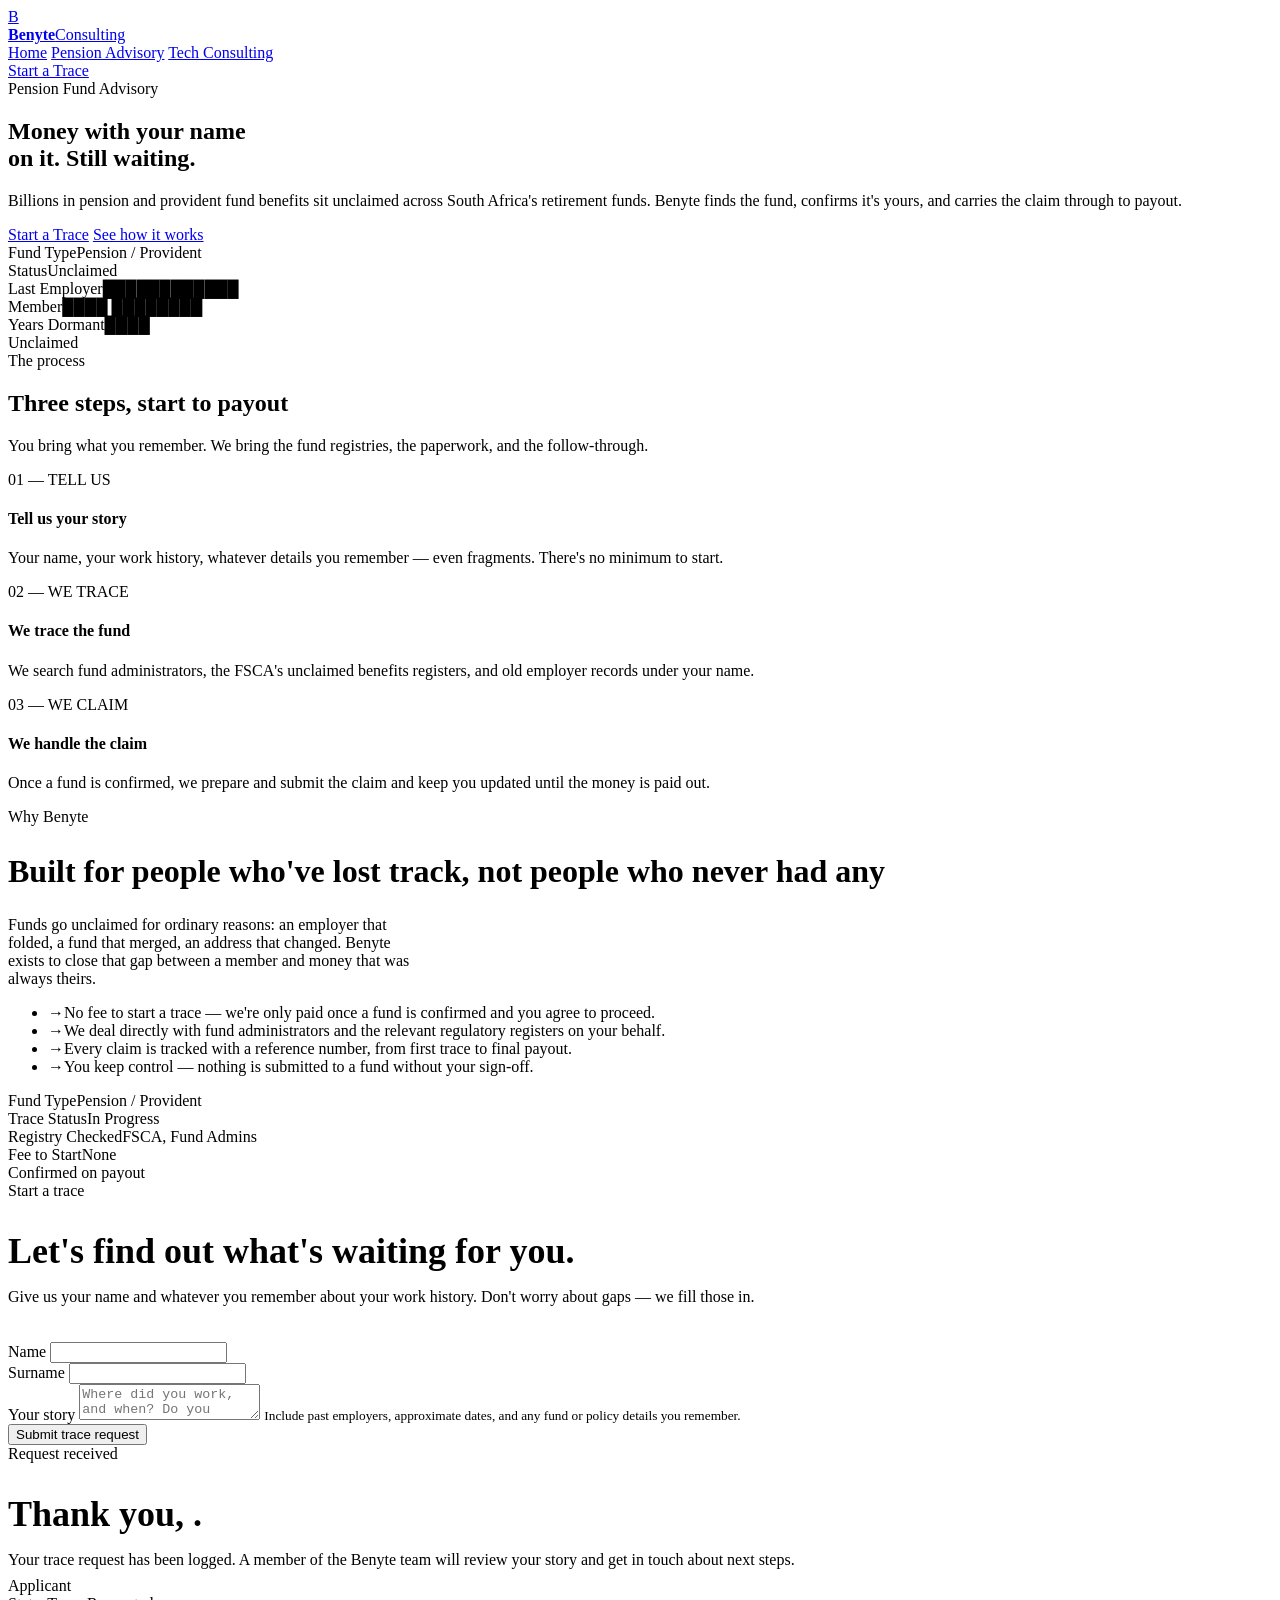
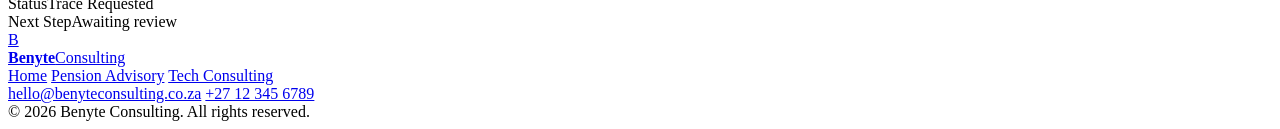
==== pension.html @ d7e00ca5 "Add files via upload" ====
<!DOCTYPE html>
<html lang="en">
<head>
<meta charset="UTF-8">
<meta name="viewport" content="width=device-width, initial-scale=1.0">
<title>Pension Fund Advisory | Benyte Consulting</title>
<link rel="preconnect" href="https://fonts.googleapis.com">
<link rel="preconnect" href="https://fonts.gstatic.com" crossorigin>
<link href="https://fonts.googleapis.com/css2?family=Inter:wght@400;500;600;700;800&display=swap" rel="stylesheet">
<link rel="stylesheet" href="assets/styles.css">
</head>
<body>

<header>
  <div class="wrap">
    <nav class="bar">
      <a class="brand" href="index.html">
        <div class="mark">B</div>
        <div class="name"><b>Benyte</b><span>Consulting</span></div>
      </a>
      <div class="nav-links">
        <a href="index.html">Home</a>
        <a href="pension.html" class="current">Pension Advisory</a>
        <a href="tech.html">Tech Consulting</a>
      </div>
      <div class="nav-right">
        <a class="btn btn-primary" href="#trace">Start a Trace</a>
      </div>
    </nav>
  </div>
</header>

<section class="hero">
  <div class="wrap hero-grid">
    <div>
      <div class="pill"><span class="dot"></span> Pension Fund Advisory</div>
      <h1 class="headline">Money with your name<br>on it. Still <span class="accent-text">waiting</span>.</h1>
      <p class="lede">Billions in pension and provident fund benefits sit unclaimed across South Africa's retirement funds. Benyte finds the fund, confirms it's yours, and carries the claim through to payout.</p>
      <div class="cta-row">
        <a class="btn btn-primary btn-lg" href="#trace">Start a Trace</a>
        <a class="btn btn-outline btn-lg" href="#how">See how it works</a>
      </div>
    </div>
    <div class="ledger-mini">
      <div class="row"><span class="k">Fund Type</span><span class="v">Pension / Provident</span></div>
      <div class="row"><span class="k">Status</span><span class="v">Unclaimed</span></div>
      <div class="row"><span class="k">Last Employer</span><span class="v">████████████</span></div>
      <div class="row"><span class="k">Member</span><span class="v">████ ████████</span></div>
      <div class="row"><span class="k">Years Dormant</span><span class="v">████</span></div>
      <div class="stamp">Unclaimed</div>
    </div>
  </div>
</section>

<section id="how">
  <div class="wrap">
    <div class="section-head" style="text-align:left; margin:0 0 12px;">
      <span class="eyebrow-tag">The process</span>
      <h2>Three steps, start to payout</h2>
      <p>You bring what you remember. We bring the fund registries, the paperwork, and the follow-through.</p>
    </div>
    <div class="steps3">
      <div class="step-card">
        <div class="num">01 — TELL US</div>
        <h4>Tell us your story</h4>
        <p>Your name, your work history, whatever details you remember — even fragments. There's no minimum to start.</p>
      </div>
      <div class="step-card">
        <div class="num">02 — WE TRACE</div>
        <h4>We trace the fund</h4>
        <p>We search fund administrators, the FSCA's unclaimed benefits registers, and old employer records under your name.</p>
      </div>
      <div class="step-card">
        <div class="num">03 — WE CLAIM</div>
        <h4>We handle the claim</h4>
        <p>Once a fund is confirmed, we prepare and submit the claim and keep you updated until the money is paid out.</p>
      </div>
    </div>
  </div>
</section>

<section style="background:var(--surface);">
  <div class="wrap pension-grid">
    <div>
      <span class="eyebrow-tag">Why Benyte</span>
      <h2 style="font-size:clamp(24px,3vw,32px); font-weight:800;">Built for people who've lost track, not people who never had any</h2>
      <p style="margin-top:16px; color:var(--muted-foreground); font-size:16px; max-width:52ch;">Funds go unclaimed for ordinary reasons: an employer that folded, a fund that merged, an address that changed. Benyte exists to close that gap between a member and money that was always theirs.</p>

      <ul class="trust-list">
        <li><span class="tick">→</span><span>No fee to start a trace — we're only paid once a fund is confirmed and you agree to proceed.</span></li>
        <li><span class="tick">→</span><span>We deal directly with fund administrators and the relevant regulatory registers on your behalf.</span></li>
        <li><span class="tick">→</span><span>Every claim is tracked with a reference number, from first trace to final payout.</span></li>
        <li><span class="tick">→</span><span>You keep control — nothing is submitted to a fund without your sign-off.</span></li>
      </ul>
    </div>
    <div class="ledger-card">
      <div class="row"><span class="k">Fund Type</span><span class="v">Pension / Provident</span></div>
      <div class="row"><span class="k">Trace Status</span><span class="v">In Progress</span></div>
      <div class="row"><span class="k">Registry Checked</span><span class="v">FSCA, Fund Admins</span></div>
      <div class="row"><span class="k">Fee to Start</span><span class="v">None</span></div>
      <div class="stamp">Confirmed on payout</div>
    </div>
  </div>
</section>

<section id="trace">
  <div class="wrap">
    <div id="traceFormWrap">
      <div class="pill"><span class="dot"></span> Start a trace</div>
      <h2 style="font-size:clamp(26px,3.4vw,36px); font-weight:800; margin-bottom:14px;">Let's find out what's waiting for you.</h2>
      <p class="lede" style="margin-bottom:36px;">Give us your name and whatever you remember about your work history. Don't worry about gaps — we fill those in.</p>

      <form id="traceForm" class="trace-form">
        <div class="field-row">
          <div class="field">
            <label for="firstName">Name</label>
            <input type="text" id="firstName" name="firstName" required autocomplete="given-name">
          </div>
          <div class="field">
            <label for="lastName">Surname</label>
            <input type="text" id="lastName" name="lastName" required autocomplete="family-name">
          </div>
        </div>

        <div class="field">
          <label for="story">Your story</label>
          <textarea id="story" name="story" required placeholder="Where did you work, and when? Do you remember the fund or employer name? Anything you recall, however small, helps us trace it."></textarea>
          <small>Include past employers, approximate dates, and any fund or policy details you remember.</small>
        </div>

        <div class="form-foot">
          <button type="submit" class="btn btn-primary btn-lg">Submit trace request</button>
        </div>
      </form>
    </div>

    <div class="confirm" id="traceConfirm">
      <div class="pill"><span class="dot"></span> Request received</div>
      <h2 style="font-size:clamp(26px,3.4vw,36px); font-weight:800; margin-bottom:14px;">Thank you, <span id="confirmName"></span>.</h2>
      <p class="lede" style="margin-bottom:8px;">Your trace request has been logged. A member of the Benyte team will review your story and get in touch about next steps.</p>
      <div class="ledger-card">
        <div class="row"><span class="k">Applicant</span><span class="v" id="confirmFull"></span></div>
        <div class="row"><span class="k">Status</span><span class="v">Trace Requested</span></div>
        <div class="row"><span class="k">Next Step</span><span class="v">Awaiting review</span></div>
      </div>
    </div>
  </div>
</section>

<footer>
  <div class="wrap">
    <div class="footer-top">
      <a class="brand" href="index.html">
        <div class="mark">B</div>
        <div class="name"><b>Benyte</b><span>Consulting</span></div>
      </a>
      <div class="footer-links">
        <a href="index.html">Home</a>
        <a href="pension.html">Pension Advisory</a>
        <a href="tech.html">Tech Consulting</a>
      </div>
      <div class="footer-contact">
        <a href="mailto:hello@benyteconsulting.co.za">hello@benyteconsulting.co.za</a>
        <a href="tel:+27123456789">+27 12 345 6789</a>
      </div>
    </div>
    <div class="footer-bottom">&copy; 2026 Benyte Consulting. All rights reserved.</div>
  </div>
</footer>

<script>
  document.getElementById('traceForm').addEventListener('submit', function(e){
    e.preventDefault();
    var first = document.getElementById('firstName').value.trim();
    var last = document.getElementById('lastName').value.trim();
    document.getElementById('confirmName').textContent = first;
    document.getElementById('confirmFull').textContent = first + ' ' + last;
    document.getElementById('traceFormWrap').style.display = 'none';
    document.getElementById('traceConfirm').classList.add('active');
  });
</script>

</body>
</html>
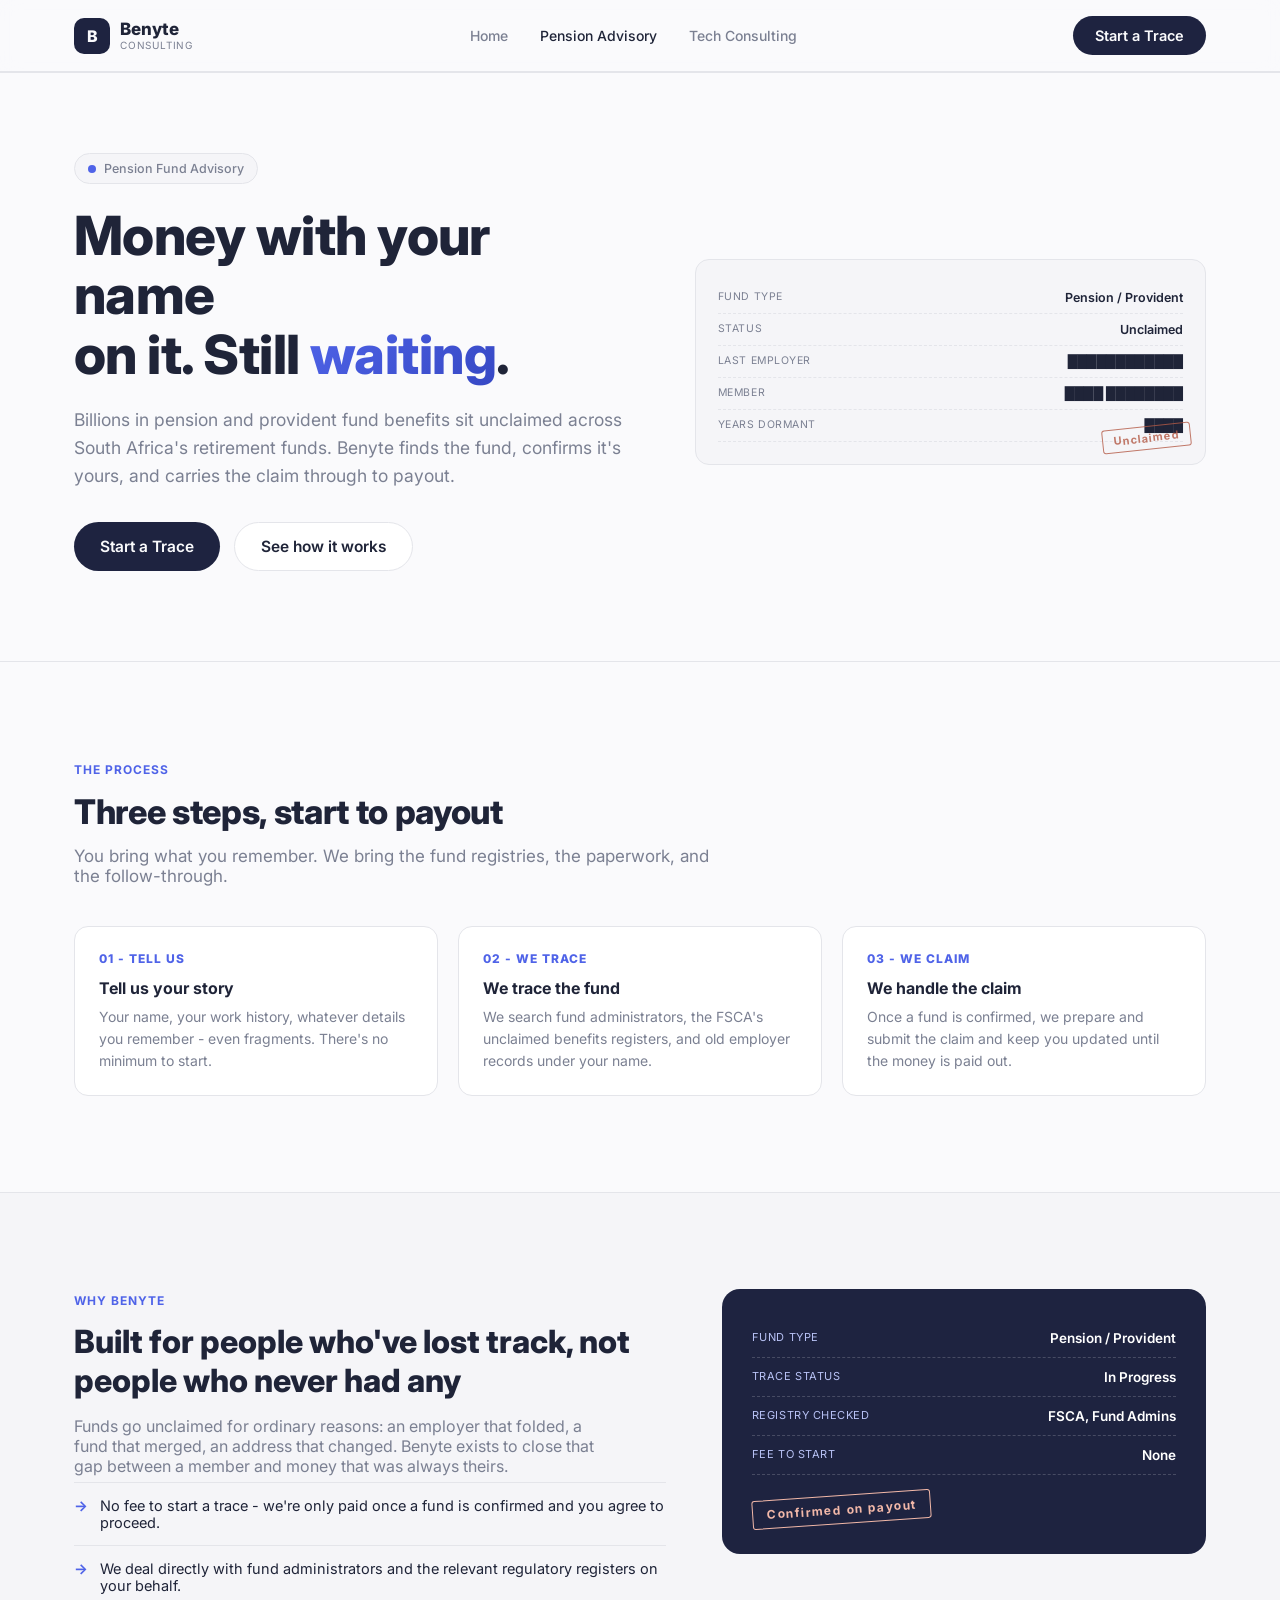
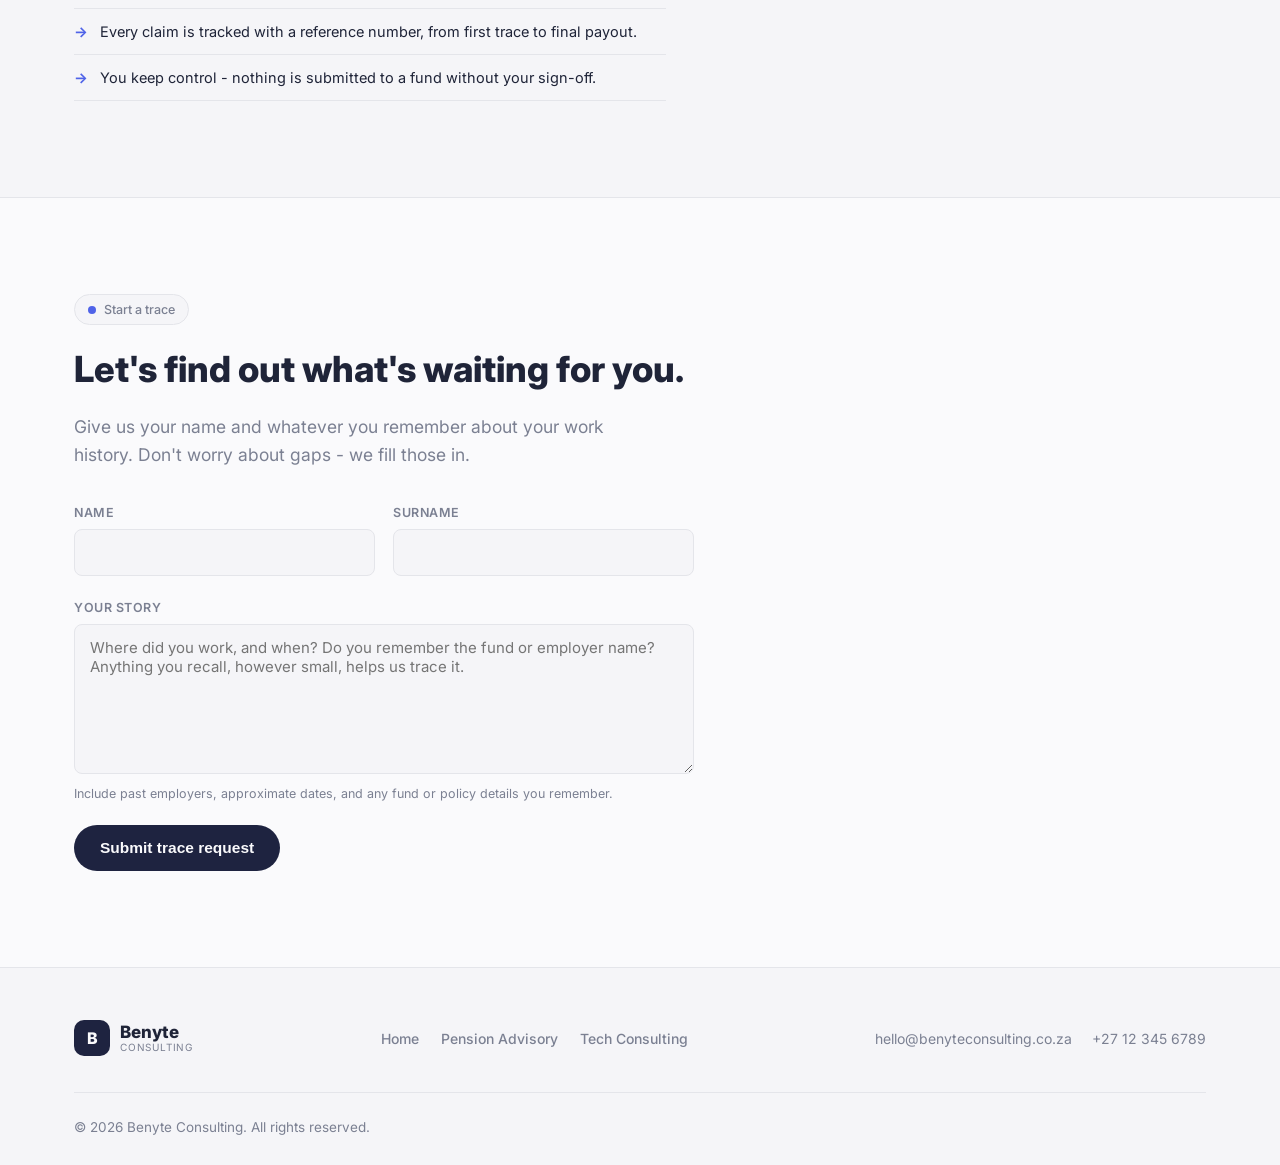
==== commit 1dd3e3f7: "Fix formatting in pension.html for consistency" ====
--- a/pension.html
+++ b/pension.html
@@ -61,17 +61,17 @@
     </div>
     <div class="steps3">
       <div class="step-card">
-        <div class="num">01 — TELL US</div>
+        <div class="num">01 - TELL US</div>
         <h4>Tell us your story</h4>
-        <p>Your name, your work history, whatever details you remember — even fragments. There's no minimum to start.</p>
+        <p>Your name, your work history, whatever details you remember - even fragments. There's no minimum to start.</p>
       </div>
       <div class="step-card">
-        <div class="num">02 — WE TRACE</div>
+        <div class="num">02 - WE TRACE</div>
         <h4>We trace the fund</h4>
         <p>We search fund administrators, the FSCA's unclaimed benefits registers, and old employer records under your name.</p>
       </div>
       <div class="step-card">
-        <div class="num">03 — WE CLAIM</div>
+        <div class="num">03 - WE CLAIM</div>
         <h4>We handle the claim</h4>
         <p>Once a fund is confirmed, we prepare and submit the claim and keep you updated until the money is paid out.</p>
       </div>
@@ -87,10 +87,10 @@
       <p style="margin-top:16px; color:var(--muted-foreground); font-size:16px; max-width:52ch;">Funds go unclaimed for ordinary reasons: an employer that folded, a fund that merged, an address that changed. Benyte exists to close that gap between a member and money that was always theirs.</p>
 
       <ul class="trust-list">
-        <li><span class="tick">→</span><span>No fee to start a trace — we're only paid once a fund is confirmed and you agree to proceed.</span></li>
+        <li><span class="tick">→</span><span>No fee to start a trace - we're only paid once a fund is confirmed and you agree to proceed.</span></li>
         <li><span class="tick">→</span><span>We deal directly with fund administrators and the relevant regulatory registers on your behalf.</span></li>
         <li><span class="tick">→</span><span>Every claim is tracked with a reference number, from first trace to final payout.</span></li>
-        <li><span class="tick">→</span><span>You keep control — nothing is submitted to a fund without your sign-off.</span></li>
+        <li><span class="tick">→</span><span>You keep control - nothing is submitted to a fund without your sign-off.</span></li>
       </ul>
     </div>
     <div class="ledger-card">
@@ -108,7 +108,7 @@
     <div id="traceFormWrap">
       <div class="pill"><span class="dot"></span> Start a trace</div>
       <h2 style="font-size:clamp(26px,3.4vw,36px); font-weight:800; margin-bottom:14px;">Let's find out what's waiting for you.</h2>
-      <p class="lede" style="margin-bottom:36px;">Give us your name and whatever you remember about your work history. Don't worry about gaps — we fill those in.</p>
+      <p class="lede" style="margin-bottom:36px;">Give us your name and whatever you remember about your work history. Don't worry about gaps - we fill those in.</p>
 
       <form id="traceForm" class="trace-form">
         <div class="field-row">
--- a/assets/styles.css
+++ b/assets/styles.css
@@ -0,0 +1,258 @@
+:root{
+  --background:#FAFAFC;
+  --foreground:#1F2438;
+  --card:#FFFFFF;
+  --primary:#1E2340;
+  --primary-foreground:#FAFAFC;
+  --secondary:#F1F1F6;
+  --muted-foreground:#7B8092;
+  --accent:#4F63E8;
+  --accent-foreground:#FFFFFF;
+  --border:#E4E5EA;
+  --navy:#1E2340;
+  --navy-light:#2E3358;
+  --electric:#4F63E8;
+  --electric-light:#B8C2F5;
+  --surface:#F5F5F8;
+  --stamp:#B45A46;
+}
+*{ box-sizing:border-box; margin:0; padding:0; }
+body{
+  font-family:'Inter', ui-sans-serif, system-ui, sans-serif;
+  background:var(--background);
+  color:var(--foreground);
+  -webkit-font-smoothing:antialiased;
+}
+a{ color:inherit; text-decoration:none; }
+html{ scroll-behavior:smooth; }
+.wrap{ max-width:1180px; margin:0 auto; padding:0 24px; }
+
+/* header */
+header{
+  position:sticky; top:0; z-index:50;
+  background:rgba(250,250,252,0.85);
+  backdrop-filter:blur(10px);
+  border-bottom:1px solid var(--border);
+}
+nav.bar{
+  display:flex; align-items:center; justify-content:space-between;
+  padding:16px 0;
+}
+.brand{ display:flex; align-items:center; gap:10px; }
+.brand .mark{
+  width:36px; height:36px; border-radius:10px;
+  background:var(--primary); color:var(--primary-foreground);
+  display:flex; align-items:center; justify-content:center;
+  font-weight:800; font-size:16px;
+}
+.brand .name{ line-height:1.15; }
+.brand .name b{ display:block; font-size:17px; font-weight:800; }
+.brand .name span{ display:block; font-size:10px; letter-spacing:0.08em; color:var(--muted-foreground); text-transform:uppercase; }
+
+.nav-links{ display:flex; gap:32px; }
+.nav-links a{ font-size:14px; font-weight:500; color:var(--muted-foreground); }
+.nav-links a:hover, .nav-links a.current{ color:var(--foreground); }
+
+.nav-right{ display:flex; align-items:center; gap:14px; }
+.btn{
+  display:inline-flex; align-items:center; gap:8px;
+  border-radius:999px; font-weight:600; font-size:14.5px;
+  padding:11px 22px; border:none; cursor:pointer;
+}
+.btn-primary{ background:var(--primary); color:var(--primary-foreground); }
+.btn-primary:hover{ opacity:0.9; }
+.btn-outline{ background:var(--card); border:1px solid var(--border); color:var(--foreground); }
+.btn-outline:hover{ border-color:var(--accent); }
+.btn:focus-visible{ outline:3px solid var(--electric-light); outline-offset:2px; }
+
+@media (max-width:860px){ .nav-links{ display:none; } }
+
+/* generic hero */
+section.hero{ padding:80px 0 90px; }
+.hero-grid{ display:grid; grid-template-columns:1.05fr 0.95fr; gap:56px; align-items:center; }
+@media (max-width:900px){ .hero-grid{ grid-template-columns:1fr; } }
+
+.pill{
+  display:inline-flex; align-items:center; gap:8px;
+  border:1px solid var(--border); background:var(--surface);
+  padding:7px 13px; border-radius:999px; font-size:12.5px;
+  color:var(--muted-foreground); font-weight:500; margin-bottom:22px;
+}
+.pill .dot{ width:8px; height:8px; border-radius:50%; background:var(--accent); }
+
+h1.headline{
+  font-size:clamp(36px, 4.8vw, 54px);
+  font-weight:800; line-height:1.1; letter-spacing:-0.01em;
+}
+h1.headline .accent-text{
+  background:linear-gradient(135deg, var(--electric) 0%, #3648C4 100%);
+  -webkit-background-clip:text; background-clip:text; color:transparent;
+}
+
+.lede{ margin-top:22px; font-size:17.5px; line-height:1.6; color:var(--muted-foreground); max-width:50ch; }
+
+.cta-row{ margin-top:32px; display:flex; flex-wrap:wrap; gap:14px; }
+.btn-lg{ padding:14px 26px; font-size:15.5px; }
+
+/* landing page: two-path chooser */
+section.chooser{ padding:40px 0 110px; }
+.path-grid{ display:grid; grid-template-columns:1fr 1fr; gap:26px; }
+@media (max-width:820px){ .path-grid{ grid-template-columns:1fr; } }
+.path-card{
+  display:block;
+  background:var(--card); border:1px solid var(--border); border-radius:20px;
+  padding:40px 34px; box-shadow:0 1px 3px rgba(30,35,64,0.06), 0 10px 30px rgba(30,35,64,0.05);
+  transition:transform 0.15s ease, border-color 0.15s ease;
+}
+.path-card:hover{ transform:translateY(-3px); border-color:var(--accent); }
+.path-card .tag{
+  display:inline-block; font-size:11.5px; font-weight:700; letter-spacing:0.06em;
+  text-transform:uppercase; color:var(--accent); margin-bottom:16px;
+}
+.path-card h2{ font-size:26px; font-weight:800; }
+.path-card p{ margin-top:14px; color:var(--muted-foreground); font-size:15.5px; max-width:42ch; }
+.path-card .go{
+  margin-top:26px; display:inline-flex; align-items:center; gap:8px;
+  font-weight:700; font-size:15px; color:var(--foreground);
+}
+.path-card:hover .go{ color:var(--accent); }
+.path-card .go .arrow{ transition:transform 0.15s ease; }
+.path-card:hover .go .arrow{ transform:translateX(4px); }
+
+/* ledger visual */
+.ledger-mini{
+  background:var(--surface); border:1px solid var(--border); border-radius:14px;
+  padding:22px; position:relative;
+}
+.ledger-mini .row{
+  display:flex; justify-content:space-between; padding:8px 0;
+  border-bottom:1px dashed var(--border); font-size:12.5px;
+}
+.ledger-mini .row:last-child{ border-bottom:none; }
+.ledger-mini .row .k{ color:var(--muted-foreground); text-transform:uppercase; letter-spacing:0.05em; font-size:10.5px; }
+.ledger-mini .row .v{ font-weight:600; }
+.ledger-mini .stamp{
+  position:absolute; right:14px; bottom:14px;
+  font-size:11px; font-weight:700; letter-spacing:0.1em;
+  color:var(--stamp); border:1.5px solid var(--stamp);
+  padding:4px 10px; transform:rotate(-6deg); border-radius:3px; opacity:0.8;
+}
+
+.ledger-card{
+  background:var(--navy); color:#fff; border-radius:18px; padding:30px;
+  position:relative; overflow:hidden;
+}
+.ledger-card .row{
+  display:flex; justify-content:space-between; padding:11px 0;
+  border-bottom:1px dashed rgba(255,255,255,0.18); font-size:13.5px;
+}
+.ledger-card .row:last-of-type{ border-bottom:none; }
+.ledger-card .row .k{ color:var(--electric-light); text-transform:uppercase; letter-spacing:0.05em; font-size:11px; }
+.ledger-card .row .v{ font-weight:600; }
+.ledger-card .stamp{
+  margin-top:20px; display:inline-block;
+  font-size:12px; font-weight:700; letter-spacing:0.12em;
+  color:#F2B8A8; border:1.5px solid #F2B8A8; padding:6px 14px;
+  transform:rotate(-4deg); border-radius:3px;
+}
+
+/* section shared */
+section{ padding:96px 0; border-top:1px solid var(--border); }
+.section-head{ max-width:640px; margin:0 auto 56px; text-align:center; }
+.section-head h2{ font-size:clamp(26px,3.4vw,34px); font-weight:800; letter-spacing:-0.01em; }
+.section-head p{ margin-top:14px; font-size:17px; color:var(--muted-foreground); }
+.eyebrow-tag{
+  display:inline-block; font-size:12px; font-weight:700; letter-spacing:0.08em;
+  text-transform:uppercase; color:var(--accent); margin-bottom:14px;
+}
+
+/* pension detail grid */
+.pension-grid{ display:grid; grid-template-columns:1.1fr 0.9fr; gap:56px; align-items:start; }
+@media (max-width:900px){ .pension-grid{ grid-template-columns:1fr; } }
+
+.steps3{ margin-top:40px; display:grid; grid-template-columns:repeat(3,1fr); gap:20px; }
+@media (max-width:720px){ .steps3{ grid-template-columns:1fr; } }
+.step-card{ background:var(--card); border:1px solid var(--border); border-radius:14px; padding:24px; }
+.step-card .num{ font-size:12px; font-weight:800; color:var(--accent); letter-spacing:0.08em; }
+.step-card h4{ margin-top:12px; font-size:16px; font-weight:700; }
+.step-card p{ margin-top:8px; font-size:14px; color:var(--muted-foreground); line-height:1.55; }
+
+.trust-list{ list-style:none; margin-top:6px; }
+.trust-list li{
+  display:flex; gap:12px; padding:14px 0;
+  border-bottom:1px solid var(--border); font-size:14.5px; color:var(--foreground);
+}
+.trust-list li:first-child{ border-top:1px solid var(--border); }
+.trust-list .tick{ color:var(--accent); font-weight:700; flex-shrink:0; }
+
+/* tech services cards */
+.service-grid{ display:grid; grid-template-columns:repeat(3, 1fr); gap:26px; }
+@media (max-width:900px){ .service-grid{ grid-template-columns:1fr 1fr; } }
+@media (max-width:640px){ .service-grid{ grid-template-columns:1fr; } }
+
+.service-card{
+  background:var(--card); border:1px solid var(--border); border-radius:18px;
+  padding:32px; box-shadow:0 1px 3px rgba(30,35,64,0.06), 0 10px 30px rgba(30,35,64,0.05);
+}
+.service-card .icon{
+  width:52px; height:52px; border-radius:14px;
+  background:rgba(79,99,232,0.1); color:var(--accent);
+  display:flex; align-items:center; justify-content:center; font-size:22px; margin-bottom:22px;
+}
+.service-card h3{ font-size:19px; font-weight:700; }
+.service-card p{ margin-top:10px; color:var(--muted-foreground); font-size:15px; }
+.service-card ul{ margin-top:20px; list-style:none; display:flex; flex-direction:column; gap:10px; }
+.service-card li{ font-size:14px; display:flex; gap:9px; align-items:flex-start; }
+.service-card li::before{ content:"→"; color:var(--accent); font-weight:700; }
+
+/* process */
+.process-grid{ display:grid; grid-template-columns:repeat(4,1fr); gap:22px; }
+@media (max-width:900px){ .process-grid{ grid-template-columns:1fr 1fr; } }
+@media (max-width:560px){ .process-grid{ grid-template-columns:1fr; } }
+.process-card{ background:var(--card); border:1px solid var(--border); border-radius:16px; padding:26px; }
+.process-card .step{ font-size:13px; font-weight:800; color:var(--accent); }
+.process-card h3{ margin-top:16px; font-size:16.5px; font-weight:700; }
+.process-card p{ margin-top:8px; font-size:14px; line-height:1.55; color:var(--muted-foreground); }
+
+/* final cta */
+section.cta-final{ padding:96px 0; }
+.cta-box{
+  max-width:940px; margin:0 auto; border-radius:26px; text-align:center;
+  padding:64px 40px; color:#fff;
+  background:linear-gradient(135deg, var(--accent) 0%, #3648C4 100%);
+}
+.cta-box h2{ font-size:clamp(24px,3.2vw,32px); font-weight:800; }
+.cta-box p{ margin:16px auto 0; max-width:56ch; font-size:16.5px; color:rgba(255,255,255,0.9); }
+.cta-actions{ margin-top:36px; display:flex; flex-wrap:wrap; justify-content:center; gap:14px; }
+.btn-white{ background:#fff; color:var(--accent); font-weight:700; padding:14px 26px; border-radius:999px; }
+.btn-outline-white{ border:2px solid rgba(255,255,255,0.4); color:#fff; padding:12px 24px; border-radius:999px; font-weight:700; }
+
+/* footer */
+footer{ border-top:1px solid var(--border); background:var(--surface); padding:52px 0 30px; }
+.footer-top{ display:flex; flex-wrap:wrap; gap:28px; justify-content:space-between; align-items:center; }
+.footer-links{ display:flex; flex-wrap:wrap; gap:22px; font-size:14px; font-weight:500; color:var(--muted-foreground); }
+.footer-contact{ display:flex; gap:20px; font-size:14px; color:var(--muted-foreground); }
+.footer-bottom{ margin-top:36px; padding-top:26px; border-top:1px solid var(--border); font-size:13.5px; color:var(--muted-foreground); }
+
+/* trace form (pension page) */
+.trace-form{ max-width:620px; }
+.field{ margin-bottom:24px; }
+.field label{
+  display:block; font-size:12.5px; font-weight:600; letter-spacing:0.04em;
+  text-transform:uppercase; color:var(--muted-foreground); margin-bottom:9px;
+}
+.field-row{ display:grid; grid-template-columns:1fr 1fr; gap:18px; }
+@media (max-width:560px){ .field-row{ grid-template-columns:1fr; } }
+input[type="text"], textarea{
+  width:100%; background:var(--surface); border:1px solid var(--border);
+  border-radius:8px; padding:13px 15px; font-family:'Inter',sans-serif;
+  font-size:15px; color:var(--foreground);
+}
+input[type="text"]:focus, textarea:focus{ outline:none; border-color:var(--accent); background:#fff; }
+textarea{ min-height:150px; resize:vertical; }
+.field small{ display:block; margin-top:8px; color:var(--muted-foreground); font-size:12.5px; }
+.form-foot{ display:flex; align-items:center; gap:20px; margin-top:6px; flex-wrap:wrap; }
+
+.confirm{ display:none; max-width:560px; }
+.confirm.active{ display:block; }
+.confirm .ledger-card{ max-width:520px; margin-top:20px; }
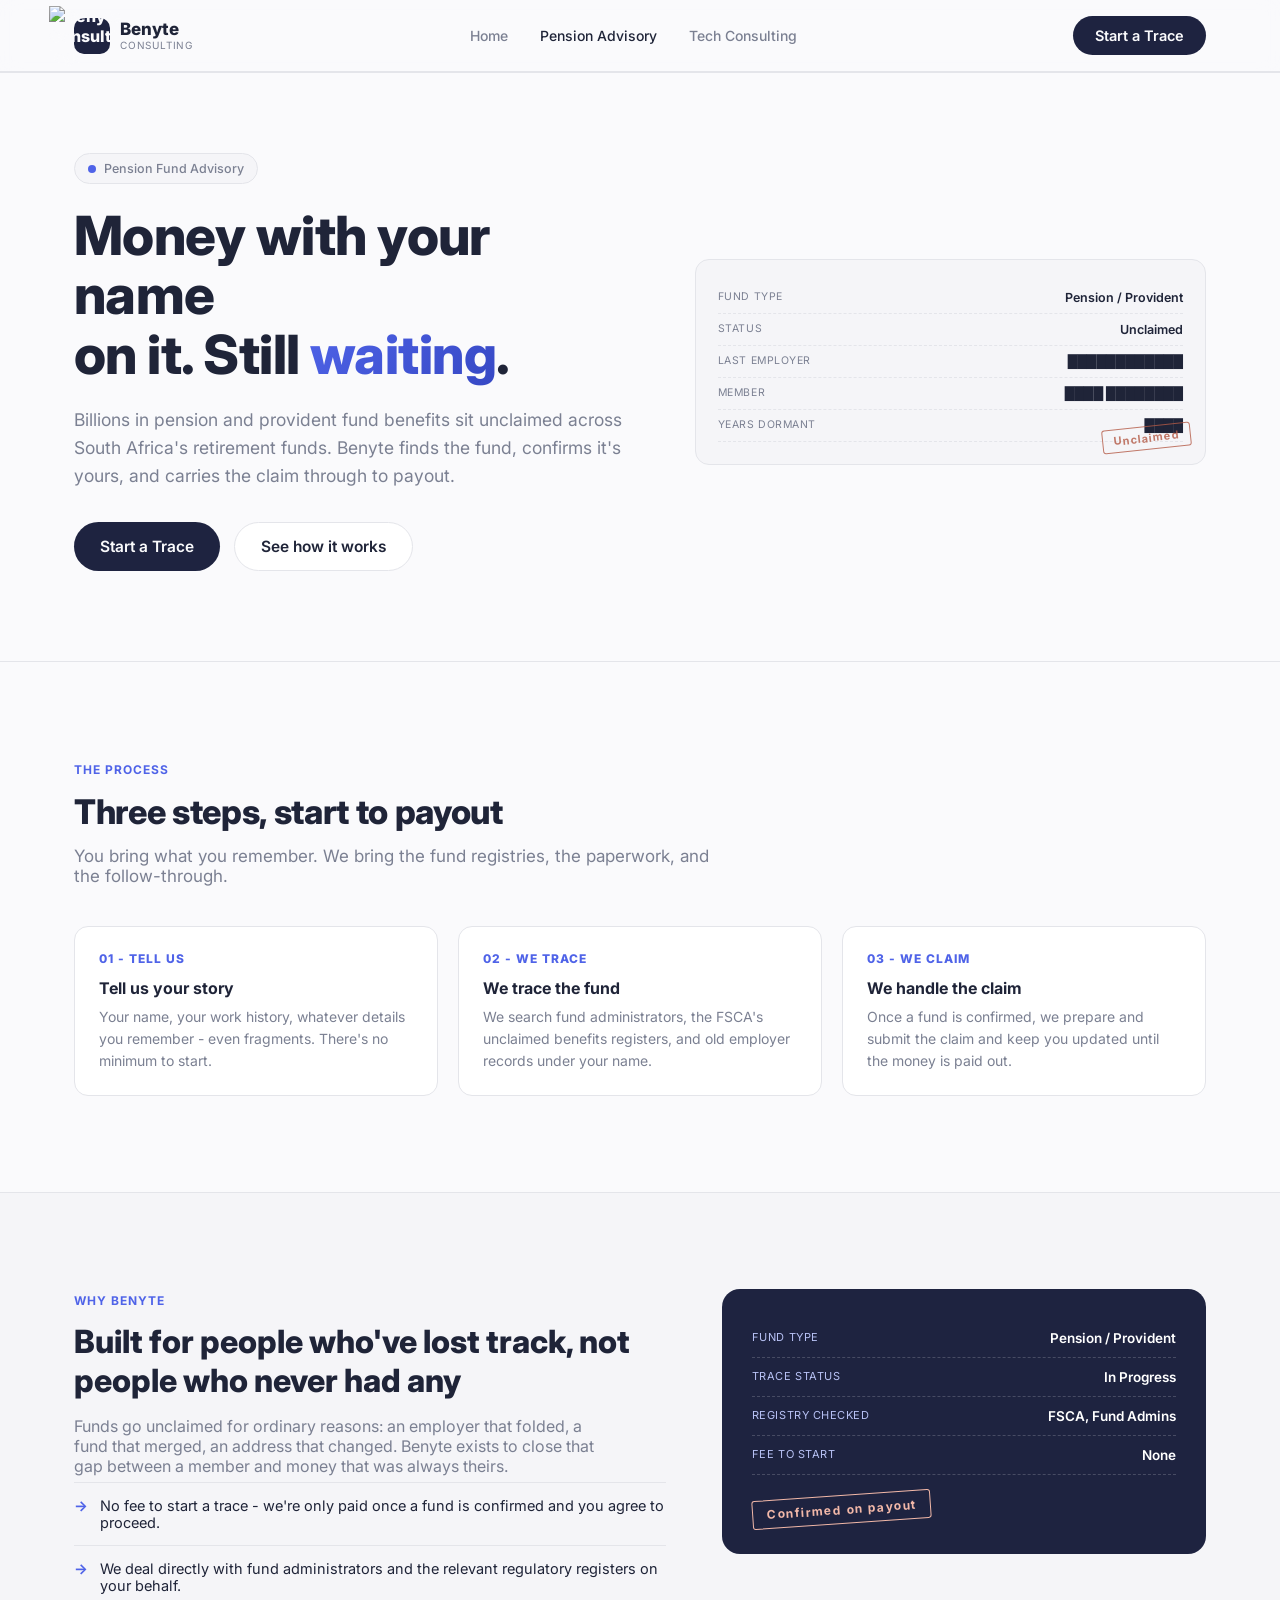
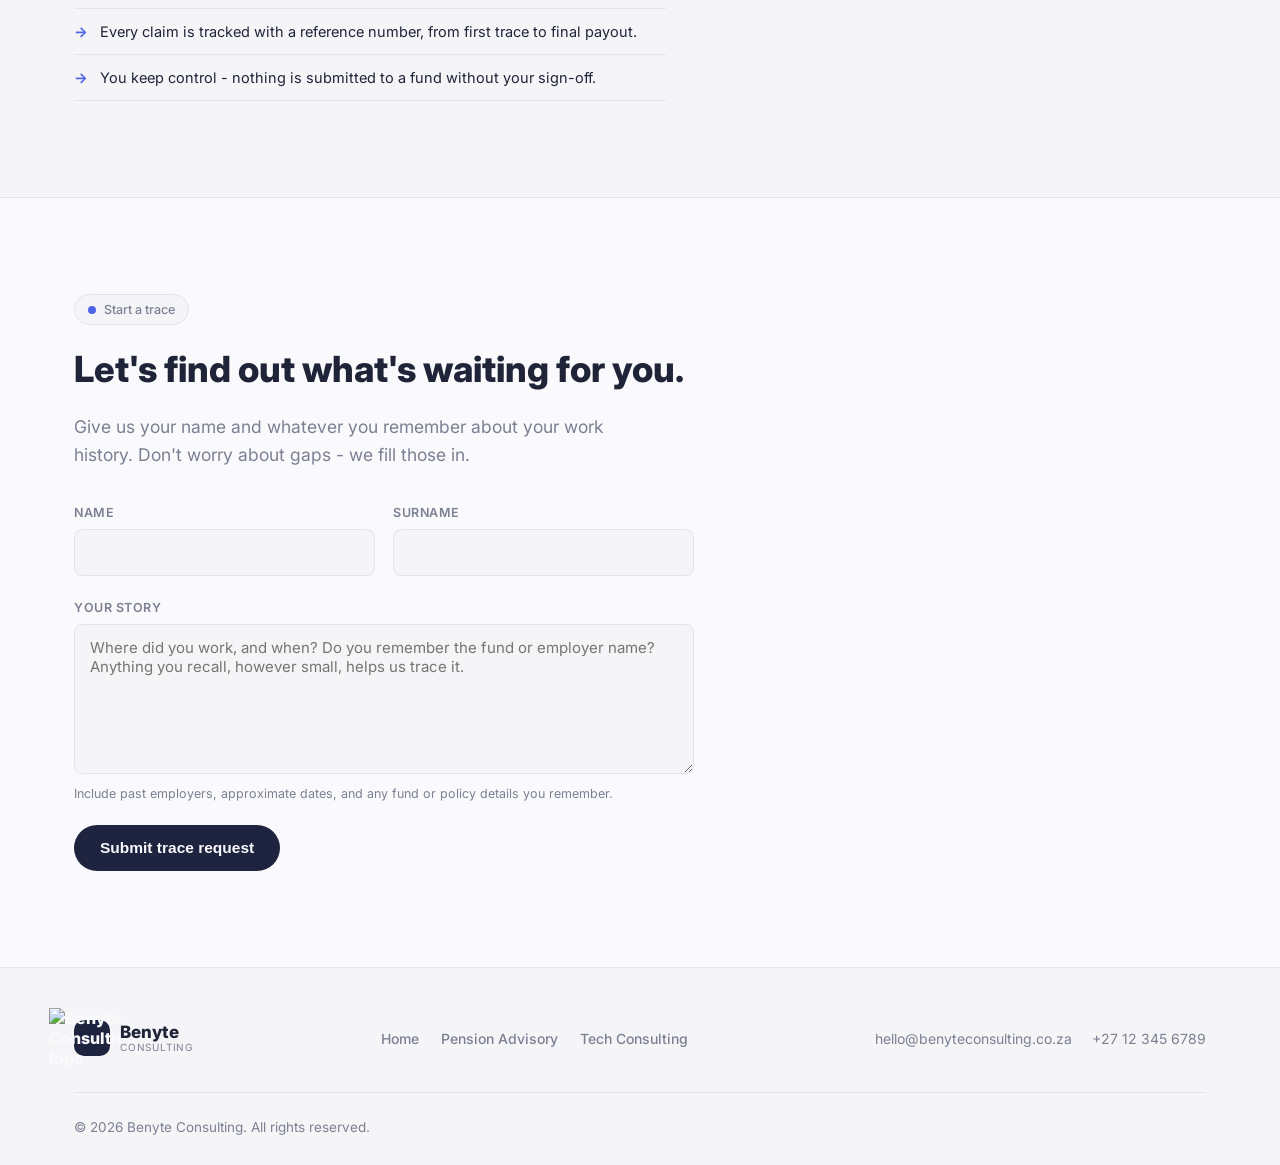
==== commit 025183af: "Update pension.html" ====
--- a/pension.html
+++ b/pension.html
@@ -8,6 +8,7 @@
 <link rel="preconnect" href="https://fonts.gstatic.com" crossorigin>
 <link href="https://fonts.googleapis.com/css2?family=Inter:wght@400;500;600;700;800&display=swap" rel="stylesheet">
 <link rel="stylesheet" href="assets/styles.css">
+<link rel="icon" type="image/png" href="assets/logo.png">
 </head>
 <body>
 
@@ -15,7 +16,7 @@
   <div class="wrap">
     <nav class="bar">
       <a class="brand" href="index.html">
-        <div class="mark">B</div>
+        <div class="mark"><img src="assets/logo.png" alt="Benyte Consulting logo"></div>
         <div class="name"><b>Benyte</b><span>Consulting</span></div>
       </a>
       <div class="nav-links">
@@ -151,7 +152,7 @@
   <div class="wrap">
     <div class="footer-top">
       <a class="brand" href="index.html">
-        <div class="mark">B</div>
+        <div class="mark"><img src="assets/logo.png" alt="Benyte Consulting logo"></div>
         <div class="name"><b>Benyte</b><span>Consulting</span></div>
       </a>
       <div class="footer-links">
